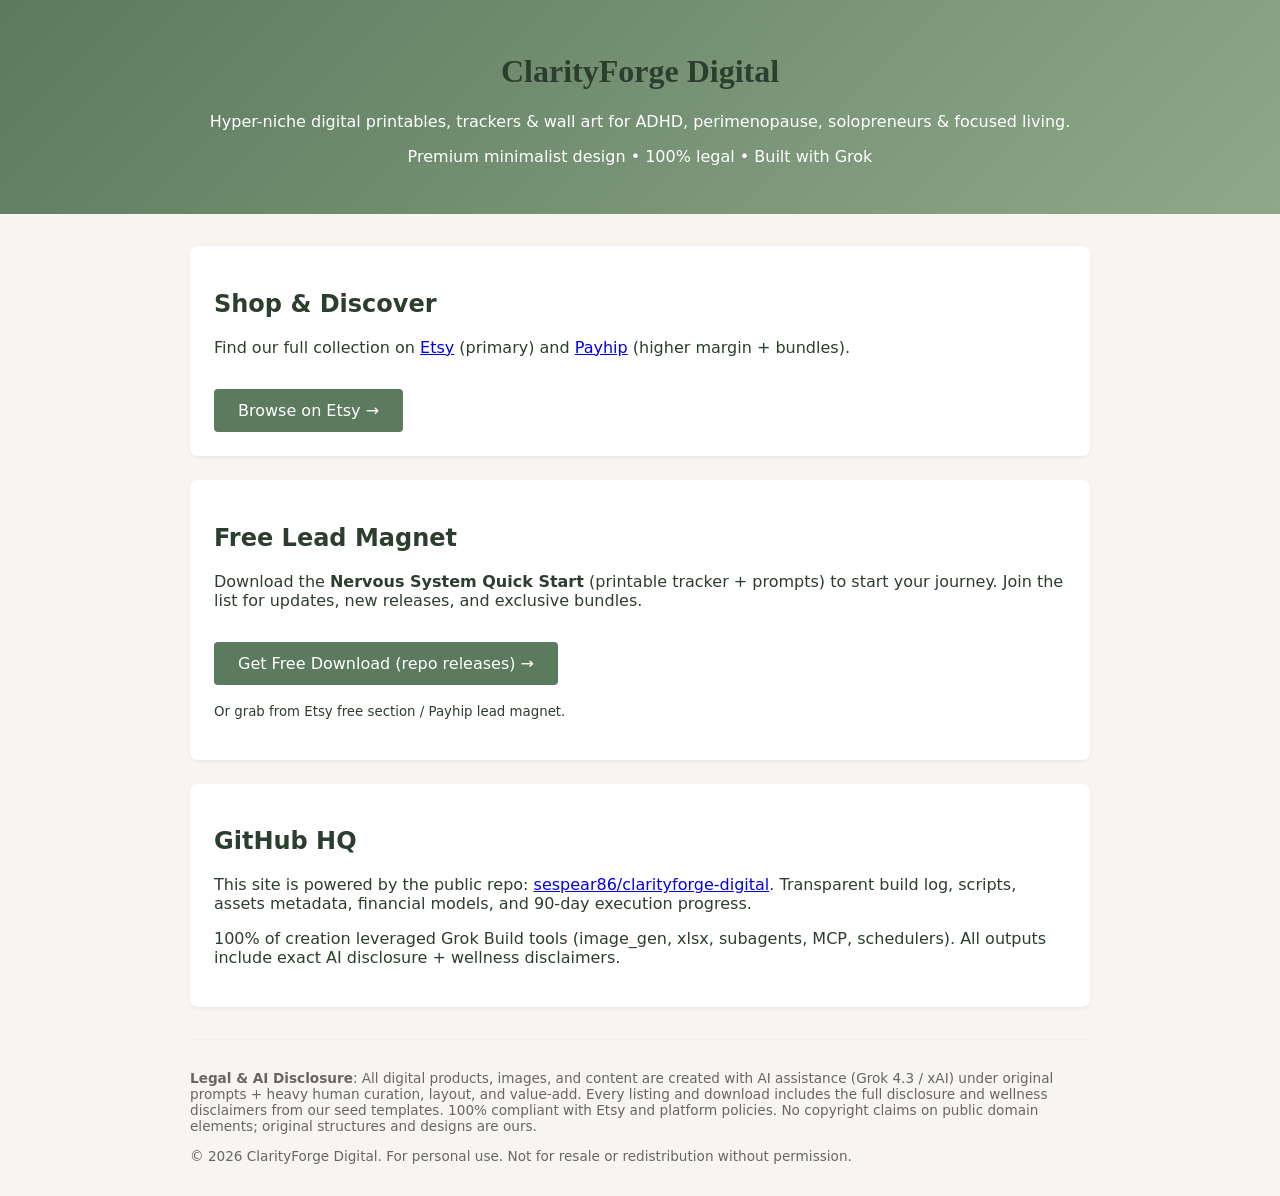
==== docs/index.html @ e2a4765d "AUTON c2667b93: Production bootstrap push - execution kickoff log, updated Command_Center.md, GitHub" ====
<!DOCTYPE html>
<html lang="en">
<head>
  <meta charset="UTF-8">
  <meta name="viewport" content="width=device-width, initial-scale=1.0">
  <title>ClarityForge Digital — Hyper-Niche Printables & Trackers</title>
  <style>
    body { font-family: system-ui, sans-serif; margin: 0; padding: 0; background: #f8f5f0; color: #2c3e2d; }
    .header { background: linear-gradient(135deg, #5c7a5e, #8fa88a); color: white; padding: 2rem; text-align: center; }
    .container { max-width: 900px; margin: 2rem auto; padding: 0 1rem; }
    .section { background: white; padding: 1.5rem; margin-bottom: 1.5rem; border-radius: 8px; box-shadow: 0 2px 4px rgba(0,0,0,0.05); }
    h1, h2 { color: #2c3e2d; }
    .brand { font-family: 'Georgia', serif; }
    .cta { display: inline-block; background: #5c7a5e; color: white; padding: 0.75rem 1.5rem; text-decoration: none; border-radius: 4px; margin-top: 1rem; }
    .legal { font-size: 0.85rem; color: #666; border-top: 1px solid #eee; padding-top: 1rem; margin-top: 2rem; }
  </style>
</head>
<body>
  <div class="header">
    <h1 class="brand">ClarityForge Digital</h1>
    <p>Hyper-niche digital printables, trackers &amp; wall art for ADHD, perimenopause, solopreneurs &amp; focused living.</p>
    <p>Premium minimalist design • 100% legal • Built with Grok</p>
  </div>
  <div class="container">
    <div class="section">
      <h2>Shop &amp; Discover</h2>
      <p>Find our full collection on <a href="https://www.etsy.com/shop/ClarityForgeDigital" target="_blank">Etsy</a> (primary) and <a href="https://payhip.com/ClarityForgeDigital" target="_blank">Payhip</a> (higher margin + bundles).</p>
      <a class="cta" href="https://www.etsy.com/shop/ClarityForgeDigital" target="_blank">Browse on Etsy →</a>
    </div>
    <div class="section">
      <h2>Free Lead Magnet</h2>
      <p>Download the <strong>Nervous System Quick Start</strong> (printable tracker + prompts) to start your journey. Join the list for updates, new releases, and exclusive bundles.</p>
      <a class="cta" href="https://github.com/sespear86/clarityforge-digital/releases" target="_blank">Get Free Download (repo releases) →</a>
      <p><small>Or grab from Etsy free section / Payhip lead magnet.</small></p>
    </div>
    <div class="section">
      <h2>GitHub HQ</h2>
      <p>This site is powered by the public repo: <a href="https://github.com/sespear86/clarityforge-digital">sespear86/clarityforge-digital</a>. Transparent build log, scripts, assets metadata, financial models, and 90-day execution progress.</p>
      <p>100% of creation leveraged Grok Build tools (image_gen, xlsx, subagents, MCP, schedulers). All outputs include exact AI disclosure + wellness disclaimers.</p>
    </div>
    <div class="legal">
      <p><strong>Legal &amp; AI Disclosure</strong>: All digital products, images, and content are created with AI assistance (Grok 4.3 / xAI) under original prompts + heavy human curation, layout, and value-add. Every listing and download includes the full disclosure and wellness disclaimers from our seed templates. 100% compliant with Etsy and platform policies. No copyright claims on public domain elements; original structures and designs are ours.</p>
      <p>© 2026 ClarityForge Digital. For personal use. Not for resale or redistribution without permission.</p>
    </div>
  </div>
</body>
</html>
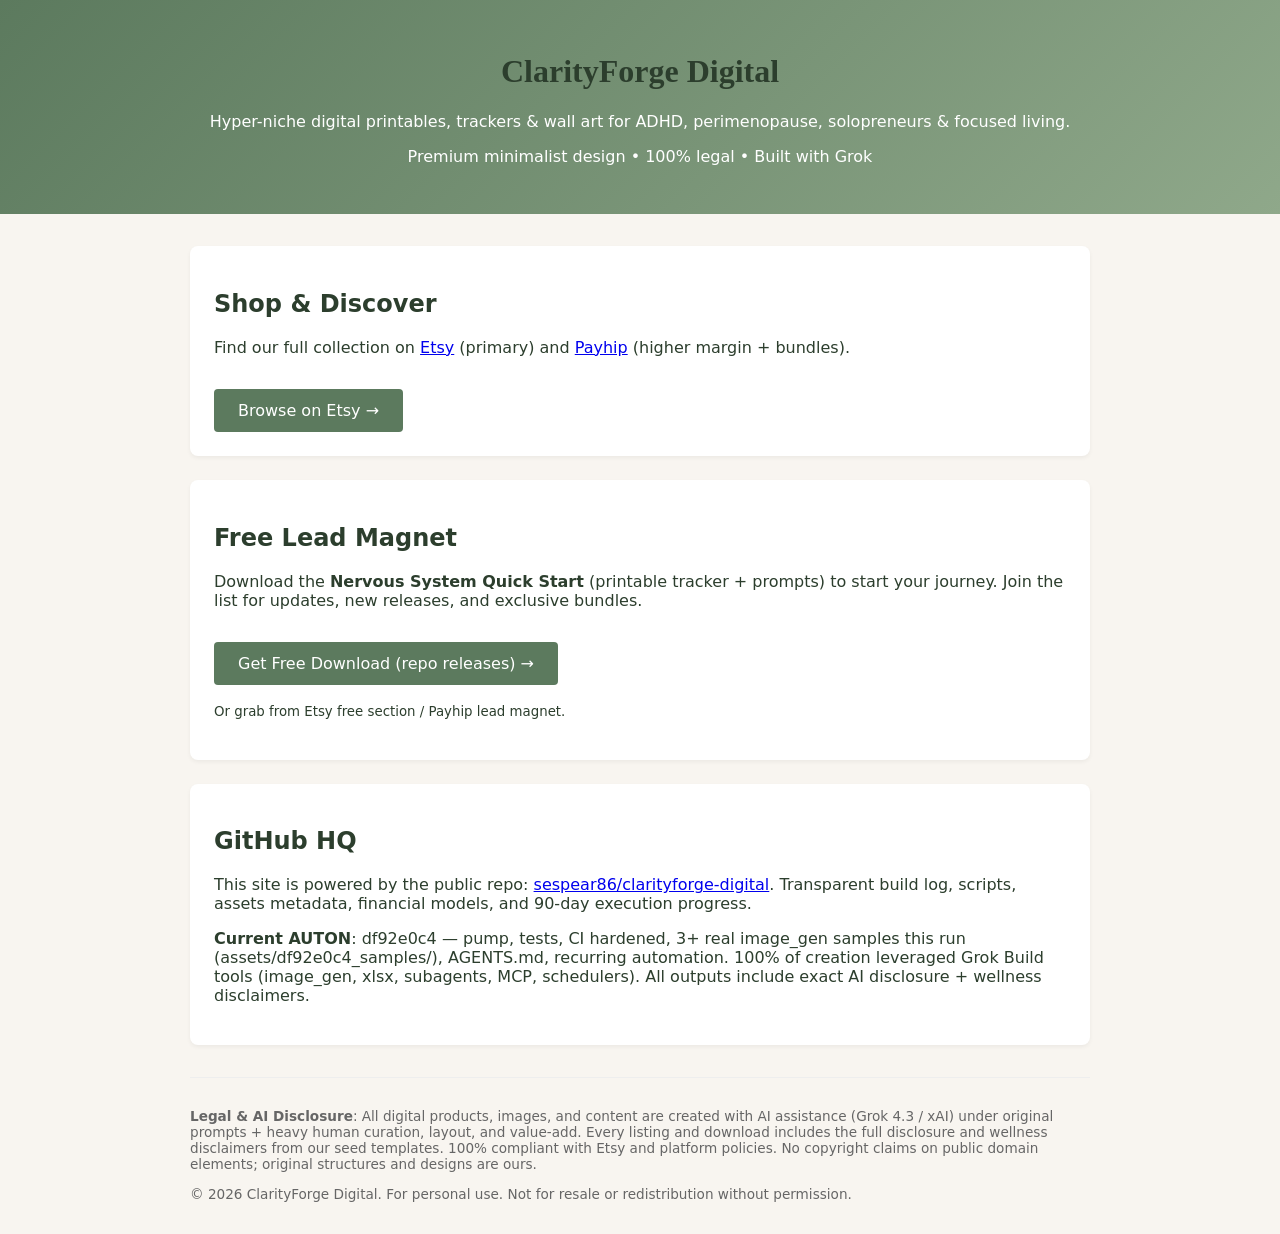
==== commit ff8d11eb: "df92e0c4: pump, tests (incl xlsx), CI harden, fresh image_gen samples + manifest, AGENTS.md, polishe" ====
--- a/docs/index.html
+++ b/docs/index.html
@@ -36,7 +36,7 @@
     <div class="section">
       <h2>GitHub HQ</h2>
       <p>This site is powered by the public repo: <a href="https://github.com/sespear86/clarityforge-digital">sespear86/clarityforge-digital</a>. Transparent build log, scripts, assets metadata, financial models, and 90-day execution progress.</p>
-      <p>100% of creation leveraged Grok Build tools (image_gen, xlsx, subagents, MCP, schedulers). All outputs include exact AI disclosure + wellness disclaimers.</p>
+      <p><strong>Current AUTON</strong>: df92e0c4 — pump, tests, CI hardened, 3+ real image_gen samples this run (assets/df92e0c4_samples/), AGENTS.md, recurring automation. 100% of creation leveraged Grok Build tools (image_gen, xlsx, subagents, MCP, schedulers). All outputs include exact AI disclosure + wellness disclaimers.</p>
     </div>
     <div class="legal">
       <p><strong>Legal &amp; AI Disclosure</strong>: All digital products, images, and content are created with AI assistance (Grok 4.3 / xAI) under original prompts + heavy human curation, layout, and value-add. Every listing and download includes the full disclosure and wellness disclaimers from our seed templates. 100% compliant with Etsy and platform policies. No copyright claims on public domain elements; original structures and designs are ours.</p>
@@ -44,4 +44,4 @@
     </div>
   </div>
 </body>
-</html>+</html>
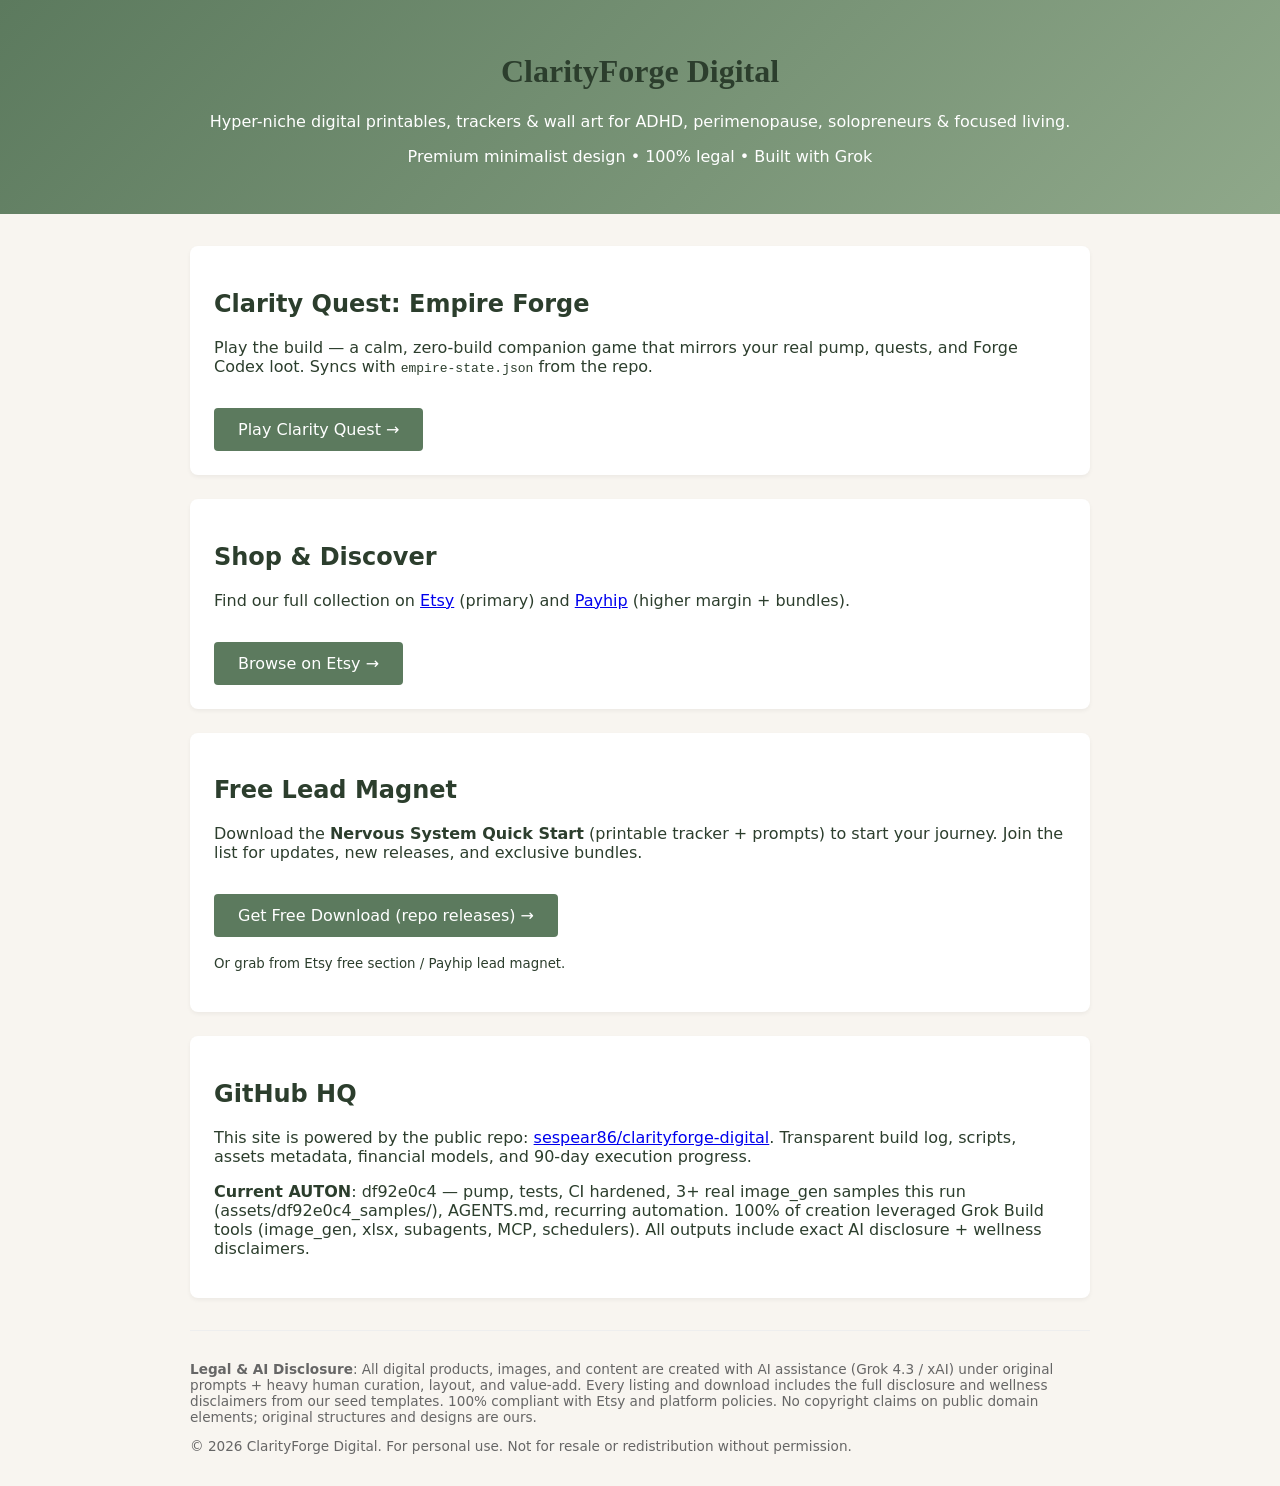
==== commit 878988e4: "feat(game): G3-G7 quests engine, codex, sync/export, CI C2, handoff docs (947d2fc5) - 25 quests + qu" ====
--- a/docs/index.html
+++ b/docs/index.html
@@ -23,6 +23,11 @@
   </div>
   <div class="container">
     <div class="section">
+      <h2>Clarity Quest: Empire Forge</h2>
+      <p>Play the build — a calm, zero-build companion game that mirrors your real pump, quests, and Forge Codex loot. Syncs with <code>empire-state.json</code> from the repo.</p>
+      <a class="cta" href="game/">Play Clarity Quest →</a>
+    </div>
+    <div class="section">
       <h2>Shop &amp; Discover</h2>
       <p>Find our full collection on <a href="https://www.etsy.com/shop/ClarityForgeDigital" target="_blank">Etsy</a> (primary) and <a href="https://payhip.com/ClarityForgeDigital" target="_blank">Payhip</a> (higher margin + bundles).</p>
       <a class="cta" href="https://www.etsy.com/shop/ClarityForgeDigital" target="_blank">Browse on Etsy →</a>
